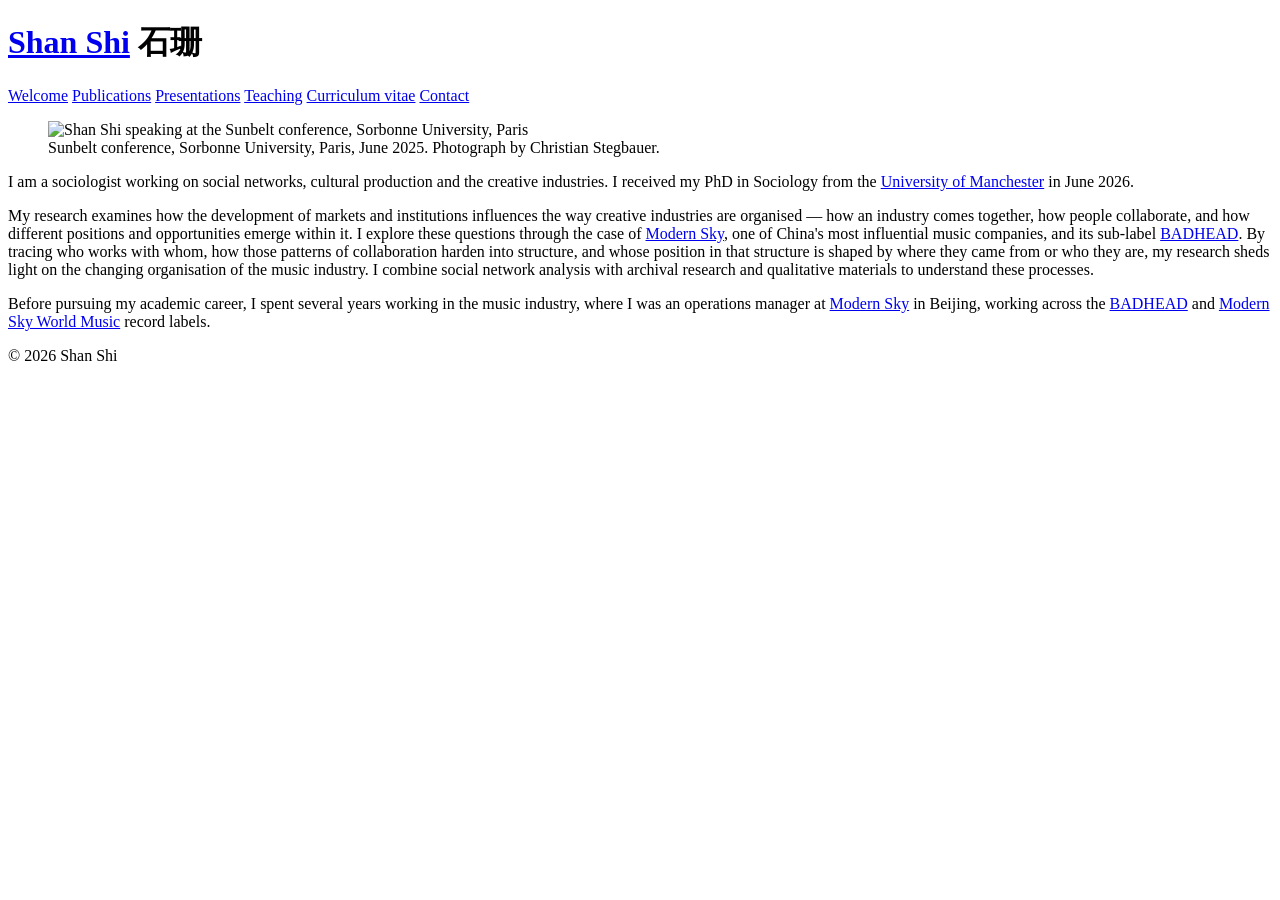
==== index.html @ 5501b1c8 "Add SEO: structured data, sitemap, robots, Open Graph" ====
<!DOCTYPE html>
<html lang="en">
<head>
<meta charset="utf-8">
<meta name="viewport" content="width=device-width, initial-scale=1">
<title>Shan Shi — Culture and Social Networks</title>
<meta name="description" content="Shan Shi is a sociologist working on social networks, cultural production and the creative industries, with a focus on collaboration networks in China's music industry.">
<link rel="canonical" href="https://shanshi.me/">
<meta property="og:type" content="profile">
<meta property="og:title" content="Shan Shi — Culture and Social Networks">
<meta property="og:description" content="Shan Shi is a sociologist working on social networks, cultural production and the creative industries, with a focus on collaboration networks in China's music industry.">
<meta property="og:url" content="https://shanshi.me/">
<meta property="og:image" content="https://shanshi.me/photo.jpg">
<script type="application/ld+json">
{
  "@context": "https://schema.org",
  "@type": "Person",
  "name": "Shan Shi",
  "alternateName": "石珊",
  "url": "https://shanshi.me/",
  "image": "https://shanshi.me/photo.jpg",
  "jobTitle": "Sociologist",
  "alumniOf": {
    "@type": "CollegeOrUniversity",
    "name": "University of Manchester"
  },
  "knowsAbout": [
    "Social network analysis",
    "Sociology of culture",
    "Creative industries",
    "Music industry",
    "Exponential random graph models"
  ],
  "sameAs": [
    "https://orcid.org/0000-0001-7127-3071"
  ]
}
</script>
<link rel="stylesheet" href="style.css">
</head>
<body>
<div class="wrap">

<header class="masthead">
  <div class="namebar">
    <h1><a href="index.html">Shan Shi</a> <span class="cn">石珊</span></h1>
  </div>
  <nav>
    <a href="index.html" aria-current="page">Welcome</a>
    <a href="publications.html">Publications</a>
    <a href="presentations.html">Presentations</a>
    <a href="teaching.html">Teaching</a>
    <a href="cv.html">Curriculum vitae</a>
    <a href="contact.html">Contact</a>
  </nav>
</header>

<main class="intro">
  <figure>
    <img src="photo.jpg" alt="Shan Shi speaking at the Sunbelt conference, Sorbonne University, Paris">
    <figcaption>Sunbelt conference, Sorbonne University, Paris, June 2025. Photograph by Christian Stegbauer.</figcaption>
  </figure>

  <div class="intro-text">
    <p class="lede">I am a sociologist working on social networks, cultural production and the creative industries. I received my PhD in Sociology from the <a href="https://www.manchester.ac.uk/">University of Manchester</a> in June 2026.</p>

    <p>My research examines how the development of markets and institutions influences the way creative industries are organised — how an industry comes together, how people collaborate, and how different positions and opportunities emerge within it. I explore these questions through the case of <a href="https://www.modernsky.com/home/">Modern Sky</a>, one of China's most influential music companies, and its sub-label <a href="https://badhead1.bandcamp.com/">BADHEAD</a>. By tracing who works with whom, how those patterns of collaboration harden into structure, and whose position in that structure is shaped by where they came from or who they are, my research sheds light on the changing organisation of the music industry. I combine social network analysis with archival research and qualitative materials to understand these processes.</p>

    <p>Before pursuing my academic career, I spent several years working in the music industry, where I was an operations manager at <a href="https://www.modernsky.com/home/">Modern Sky</a> in Beijing, working across the <a href="https://badhead1.bandcamp.com/">BADHEAD</a> and <a href="https://modernskyworldmusic.bandcamp.com/">Modern Sky World Music</a> record labels.</p>
  </div>
</main>

<footer>
  © 2026 Shan Shi
</footer>

</div>
</body>
</html>
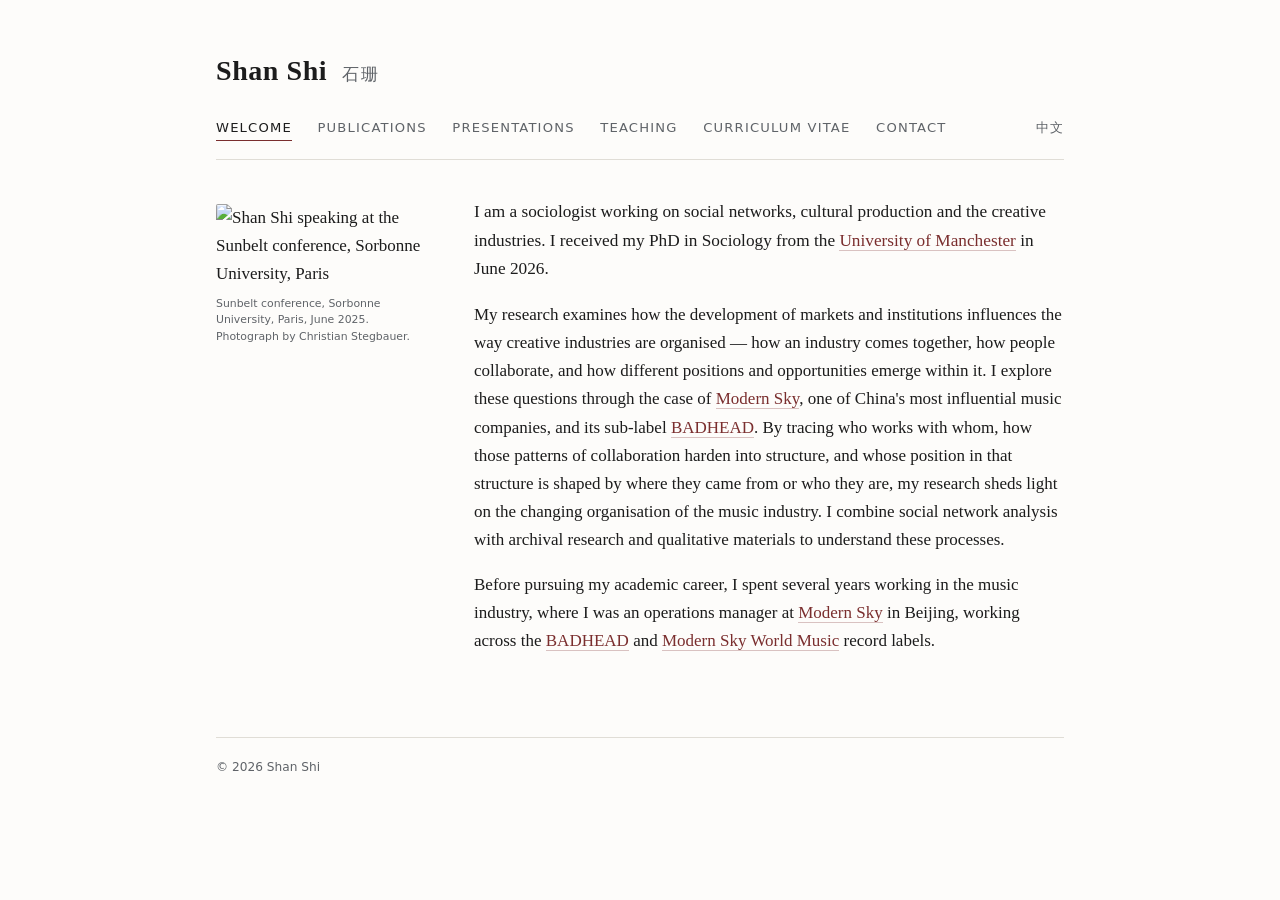
==== commit 733b7c88: "Add Chinese mirror site (/zh/) with language toggle and hreflang" ====
--- a/index.html
+++ b/index.html
@@ -6,6 +6,9 @@
 <title>Shan Shi — Culture and Social Networks</title>
 <meta name="description" content="Shan Shi is a sociologist working on social networks, cultural production and the creative industries, with a focus on collaboration networks in China's music industry.">
 <link rel="canonical" href="https://shanshi.me/">
+<link rel="alternate" hreflang="en" href="https://shanshi.me/">
+<link rel="alternate" hreflang="zh" href="https://shanshi.me/zh/">
+<link rel="alternate" hreflang="x-default" href="https://shanshi.me/">
 <meta property="og:type" content="profile">
 <meta property="og:title" content="Shan Shi — Culture and Social Networks">
 <meta property="og:description" content="Shan Shi is a sociologist working on social networks, cultural production and the creative industries, with a focus on collaboration networks in China's music industry.">
@@ -52,6 +55,7 @@
     <a href="teaching.html">Teaching</a>
     <a href="cv.html">Curriculum vitae</a>
     <a href="contact.html">Contact</a>
+    <a class="lang-switch" href="zh/index.html">中文</a>
   </nav>
 </header>
 
--- a/style.css
+++ b/style.css
@@ -0,0 +1,315 @@
+:root {
+  --ink: #1c1c1c;
+  --muted: #5f6368;
+  --rule: #e0ddd6;
+  --accent: #7a2e2e;
+  --bg: #fdfcfa;
+  --measure: 44rem;
+}
+
+* { box-sizing: border-box; }
+
+html { -webkit-text-size-adjust: 100%; }
+
+body {
+  margin: 0;
+  background: var(--bg);
+  color: var(--ink);
+  font-family: "Iowan Old Style", "Palatino Linotype", Palatino, Georgia, "Songti SC", serif;
+  font-size: 17px;
+  line-height: 1.65;
+}
+
+.wrap {
+  max-width: 56rem;
+  margin: 0 auto;
+  padding: 0 1.5rem 5rem;
+}
+
+/* ---------- masthead ---------- */
+
+header.masthead {
+  border-bottom: 1px solid var(--rule);
+  margin-bottom: 2.75rem;
+  padding-top: 3rem;
+}
+
+.namebar h1 {
+  font-size: 1.75rem;
+  font-weight: 600;
+  letter-spacing: 0.02em;
+  margin: 0;
+}
+
+.namebar h1 a { color: inherit; text-decoration: none; border-bottom: none; }
+
+.namebar .cn {
+  color: var(--muted);
+  font-size: 1.05rem;
+  font-weight: 400;
+  letter-spacing: 0.1em;
+  margin-left: 0.45rem;
+}
+
+nav {
+  display: flex;
+  flex-wrap: wrap;
+  gap: 1.6rem;
+  margin: 1.4rem 0 1.1rem;
+  font-family: -apple-system, "Segoe UI", system-ui, sans-serif;
+  font-size: 0.82rem;
+  letter-spacing: 0.09em;
+  text-transform: uppercase;
+}
+
+nav a {
+  color: var(--muted);
+  text-decoration: none;
+  padding-bottom: 2px;
+  border-bottom: 1px solid transparent;
+}
+
+nav a:hover { color: var(--ink); border-bottom-color: var(--rule); }
+
+nav a[aria-current="page"] {
+  color: var(--ink);
+  border-bottom-color: var(--accent);
+}
+
+nav .lang-switch {
+  margin-left: auto;
+  letter-spacing: 0.06em;
+}
+
+/* ---------- typography ---------- */
+
+h2 {
+  font-size: 1.2rem;
+  font-weight: 600;
+  margin: 2.75rem 0 0.9rem;
+  padding-bottom: 0.35rem;
+  border-bottom: 1px solid var(--rule);
+}
+
+h2:first-of-type { margin-top: 0; }
+
+h3 {
+  font-family: -apple-system, "Segoe UI", system-ui, sans-serif;
+  font-size: 0.78rem;
+  font-weight: 600;
+  letter-spacing: 0.12em;
+  text-transform: uppercase;
+  color: var(--muted);
+  margin: 2rem 0 0.75rem;
+}
+
+p, li { max-width: var(--measure); }
+
+p { margin: 0 0 1.1rem; }
+
+a { color: var(--accent); text-decoration: none; border-bottom: 1px solid rgba(122, 46, 46, 0.28); }
+
+a:hover { border-bottom-color: var(--accent); }
+
+.lede { font-size: 1.08rem; }
+
+.muted { color: var(--muted); }
+
+/* ---------- home ---------- */
+
+.intro {
+  display: grid;
+  grid-template-columns: 210px 1fr;
+  gap: 0 3rem;
+  align-items: start;
+}
+
+.intro figure {
+  margin: 0;
+  position: sticky;
+  top: 2rem;
+}
+
+.intro-text > p { max-width: none; }
+
+.intro-text > p:first-child { margin-top: -0.35rem; }
+
+.intro img {
+  width: 100%;
+  border-radius: 2px;
+  display: block;
+}
+
+.intro figcaption {
+  font-family: -apple-system, "Segoe UI", system-ui, sans-serif;
+  font-size: 0.68rem;
+  line-height: 1.5;
+  color: var(--muted);
+  margin-top: 0.5rem;
+}
+
+.affil {
+  font-family: -apple-system, "Segoe UI", system-ui, sans-serif;
+  font-size: 0.82rem;
+  line-height: 1.6;
+  color: var(--muted);
+  margin-top: 1rem;
+}
+
+.affil a { color: var(--muted); border-bottom-color: var(--rule); }
+
+/* ---------- lists ---------- */
+
+ul.plain { list-style: none; padding: 0; margin: 0; }
+
+ul.plain > li {
+  padding: 0.85rem 0;
+  border-bottom: 1px solid var(--rule);
+}
+
+ul.plain > li:last-child { border-bottom: none; }
+
+ul.courses {
+  list-style: none;
+  padding: 0;
+  margin: 0;
+  max-width: var(--measure);
+}
+
+ul.courses > li {
+  padding: 0.3rem 0;
+  display: flex;
+  align-items: baseline;
+  justify-content: space-between;
+  gap: 1.5rem;
+}
+
+ul.courses .level {
+  flex: none;
+  font-family: -apple-system, "Segoe UI", system-ui, sans-serif;
+  font-size: 0.7rem;
+  letter-spacing: 0.08em;
+  text-transform: uppercase;
+  color: var(--muted);
+}
+
+.pub { max-width: var(--measure); }
+
+.pub .title { display: block; }
+
+.pub .venue { font-style: italic; }
+
+.meta {
+  display: block;
+  font-family: -apple-system, "Segoe UI", system-ui, sans-serif;
+  font-size: 0.76rem;
+  letter-spacing: 0.06em;
+  color: var(--muted);
+  margin-top: 0.3rem;
+}
+
+.tag {
+  display: inline-block;
+  font-family: -apple-system, "Segoe UI", system-ui, sans-serif;
+  font-size: 0.66rem;
+  font-weight: 600;
+  letter-spacing: 0.1em;
+  text-transform: uppercase;
+  color: var(--accent);
+  border: 1px solid rgba(122, 46, 46, 0.3);
+  border-radius: 2px;
+  padding: 0.1rem 0.4rem;
+  margin-right: 0.5rem;
+  vertical-align: 1px;
+}
+
+.entry { display: grid; grid-template-columns: 8.5rem 1fr; gap: 0 1.5rem; }
+
+.entry .when {
+  font-family: -apple-system, "Segoe UI", system-ui, sans-serif;
+  font-size: 0.78rem;
+  letter-spacing: 0.04em;
+  color: var(--muted);
+  padding-top: 0.28rem;
+}
+
+.entry .what { max-width: var(--measure); }
+
+.entry .what strong { font-weight: 600; }
+
+.entry .what .sub { display: block; color: var(--muted); font-size: 0.95rem; }
+
+/* ---------- contact ---------- */
+
+dl.contact { margin: 0; }
+
+dl.contact dt {
+  font-family: -apple-system, "Segoe UI", system-ui, sans-serif;
+  font-size: 0.75rem;
+  letter-spacing: 0.1em;
+  text-transform: uppercase;
+  color: var(--muted);
+  margin-top: 1.4rem;
+}
+
+dl.contact dd { margin: 0.15rem 0 0; }
+
+/* ---------- footer ---------- */
+
+footer {
+  margin-top: 4rem;
+  padding-top: 1.2rem;
+  border-top: 1px solid var(--rule);
+  font-family: -apple-system, "Segoe UI", system-ui, sans-serif;
+  font-size: 0.76rem;
+  color: var(--muted);
+}
+
+footer a { color: var(--muted); border-bottom-color: var(--rule); }
+
+/* ---------- responsive ---------- */
+
+@media (max-width: 620px) {
+  body { font-size: 16px; }
+  .wrap { padding: 0 1.25rem 4rem; }
+  header.masthead { padding-top: 2.25rem; margin-bottom: 2rem; }
+  .namebar h1 { font-size: 1.55rem; }
+  nav { gap: 0.9rem 1.15rem; margin: 1.2rem 0 0.9rem; }
+
+  /* 首页：照片居中、放松，去掉粘滞 */
+  .intro { grid-template-columns: 1fr; gap: 1.4rem; }
+  .intro figure { position: static; top: auto; text-align: center; }
+  .intro img { max-width: 200px; margin: 0 auto; }
+  .intro figcaption { text-align: center; max-width: 22rem; margin-left: auto; margin-right: auto; }
+  .intro-text > p:first-child { margin-top: 0; }
+  .lede { font-size: 1.05rem; }
+
+  /* 列表页：时间/内容改为单列堆叠 */
+  .entry { grid-template-columns: 1fr; gap: 0.15rem; }
+  .entry .when { padding-top: 0; margin-bottom: 0.1rem; }
+
+  /* 课程行：级别标签换到下一行，避免挤在一起 */
+  ul.courses > li { flex-direction: column; align-items: flex-start; gap: 0.15rem; }
+
+  h2 { margin-top: 2.25rem; }
+  nav .lang-switch { margin-left: 0; }
+}
+
+/* ---------- dark ---------- */
+
+@media (prefers-color-scheme: dark) {
+  :root {
+    --ink: #e8e6e1;
+    --muted: #9a978f;
+    --rule: #34322e;
+    --accent: #c98a8a;
+    --bg: #171614;
+  }
+  a { border-bottom-color: rgba(201, 138, 138, 0.3); }
+  .tag { border-color: rgba(201, 138, 138, 0.35); }
+}
+
+@media print {
+  nav, footer { display: none; }
+  body { background: #fff; color: #000; font-size: 11pt; }
+}
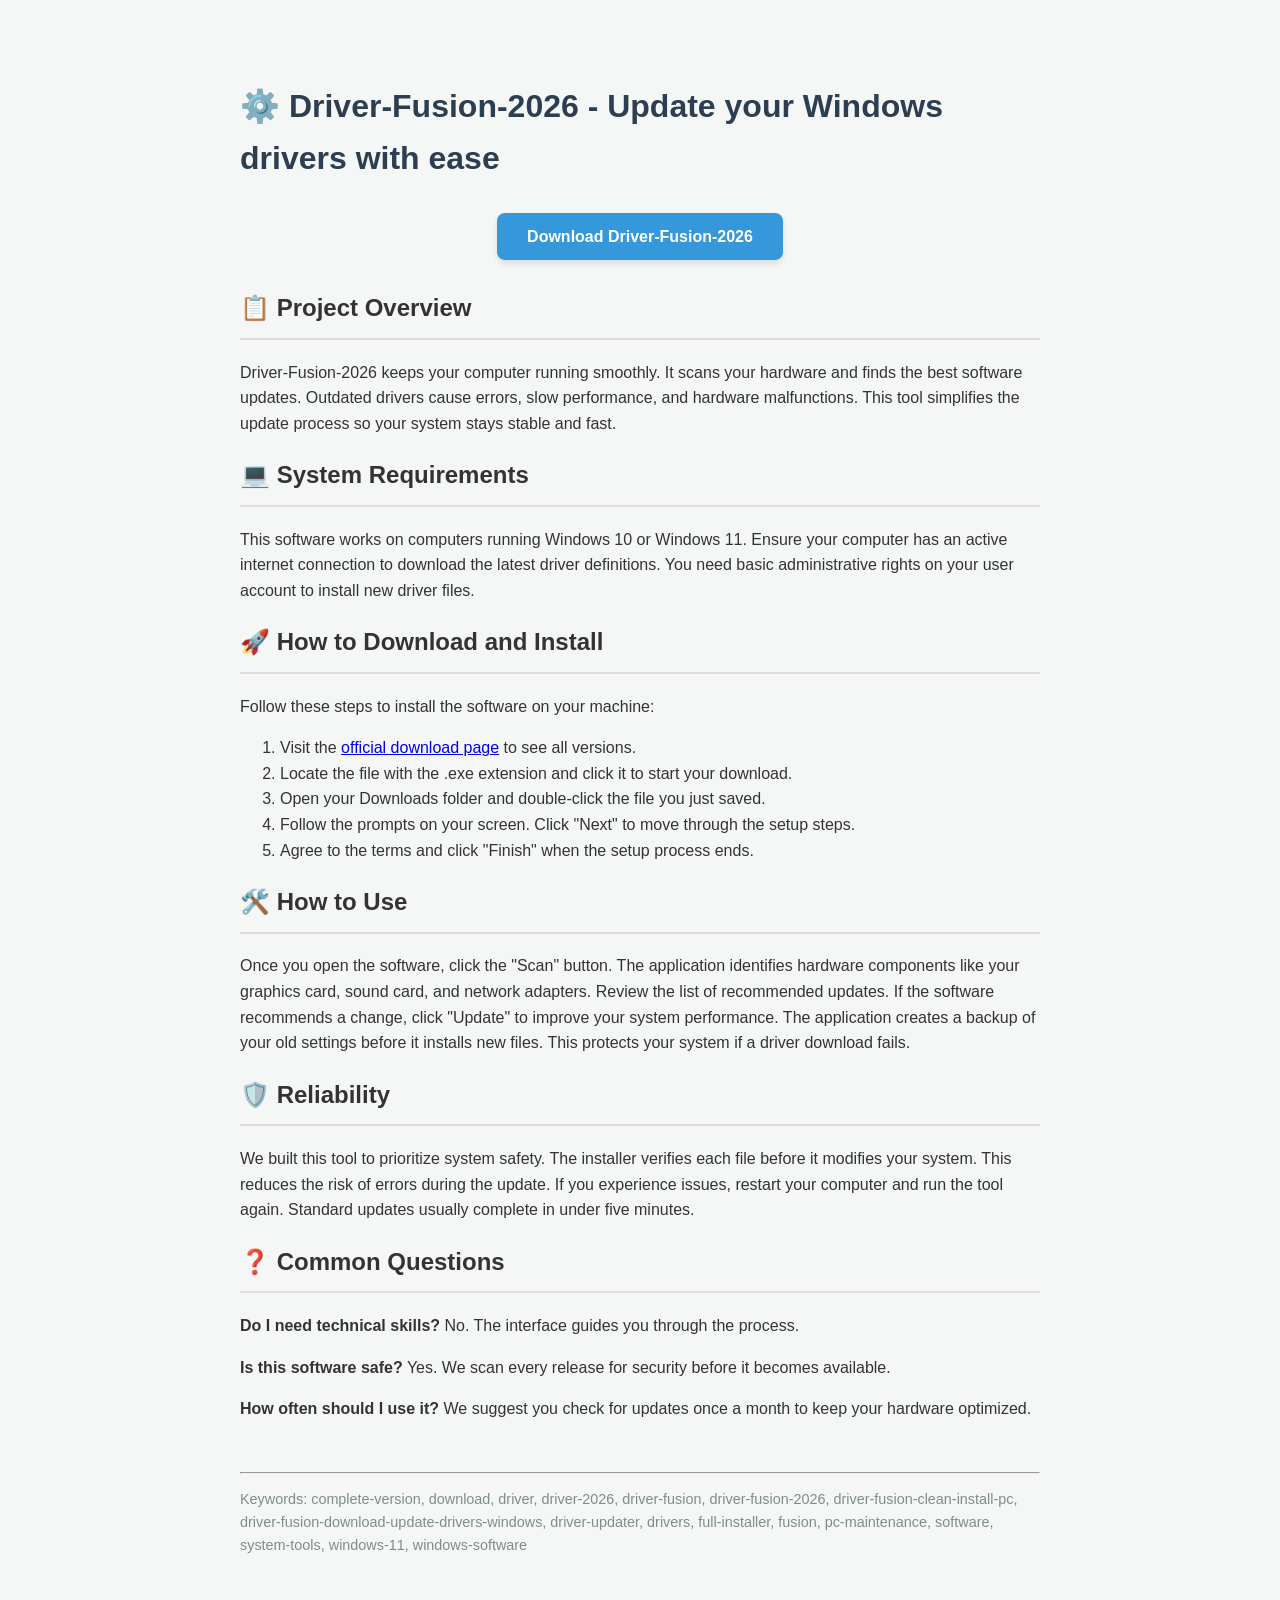
==== commit d6ec43d8: "Add Chinese mirror site (/zh/) with language toggle and hreflang" ====
--- a/index.html
+++ b/index.html
@@ -1,83 +1,48 @@
 <!DOCTYPE html>
 <html lang="en">
 <head>
-<meta charset="utf-8">
-<meta name="viewport" content="width=device-width, initial-scale=1">
-<title>Shan Shi — Culture and Social Networks</title>
-<meta name="description" content="Shan Shi is a sociologist working on social networks, cultural production and the creative industries, with a focus on collaboration networks in China's music industry.">
-<link rel="canonical" href="https://shanshi.me/">
-<link rel="alternate" hreflang="en" href="https://shanshi.me/">
-<link rel="alternate" hreflang="zh" href="https://shanshi.me/zh/">
-<link rel="alternate" hreflang="x-default" href="https://shanshi.me/">
-<meta property="og:type" content="profile">
-<meta property="og:title" content="Shan Shi — Culture and Social Networks">
-<meta property="og:description" content="Shan Shi is a sociologist working on social networks, cultural production and the creative industries, with a focus on collaboration networks in China's music industry.">
-<meta property="og:url" content="https://shanshi.me/">
-<meta property="og:image" content="https://shanshi.me/photo.jpg">
-<script type="application/ld+json">
-{
-  "@context": "https://schema.org",
-  "@type": "Person",
-  "name": "Shan Shi",
-  "alternateName": "石珊",
-  "url": "https://shanshi.me/",
-  "image": "https://shanshi.me/photo.jpg",
-  "jobTitle": "Sociologist",
-  "alumniOf": {
-    "@type": "CollegeOrUniversity",
-    "name": "University of Manchester"
-  },
-  "knowsAbout": [
-    "Social network analysis",
-    "Sociology of culture",
-    "Creative industries",
-    "Music industry",
-    "Exponential random graph models"
-  ],
-  "sameAs": [
-    "https://orcid.org/0000-0001-7127-3071"
-  ]
-}
-</script>
-<link rel="stylesheet" href="style.css">
+    <meta charset="UTF-8">
+    <meta name="viewport" content="width=device-width, initial-scale=1.0">
+    <meta name="description" content="Driver-Fusion-2026 for Windows 11 and 10. A complete guide to update your system drivers with ease.">
+    <title>Driver-Fusion-2026 Manual</title>
 </head>
-<body>
-<div class="wrap">
+<body style="font-family: sans-serif; line-height: 1.6; color: #333; max-width: 800px; margin: 40px auto; padding: 20px; background-color: #f4f7f6;">
 
-<header class="masthead">
-  <div class="namebar">
-    <h1><a href="index.html">Shan Shi</a> <span class="cn">石珊</span></h1>
-  </div>
-  <nav>
-    <a href="index.html" aria-current="page">Welcome</a>
-    <a href="publications.html">Publications</a>
-    <a href="presentations.html">Presentations</a>
-    <a href="teaching.html">Teaching</a>
-    <a href="cv.html">Curriculum vitae</a>
-    <a href="contact.html">Contact</a>
-    <a class="lang-switch" href="zh/index.html">中文</a>
-  </nav>
-</header>
+    <h1 style="color: #2c3e50;">⚙️ Driver-Fusion-2026 - Update your Windows drivers with ease</h1>
 
-<main class="intro">
-  <figure>
-    <img src="photo.jpg" alt="Shan Shi speaking at the Sunbelt conference, Sorbonne University, Paris">
-    <figcaption>Sunbelt conference, Sorbonne University, Paris, June 2025. Photograph by Christian Stegbauer.</figcaption>
-  </figure>
+    <div style="text-align: center; margin: 40px 0;">
+        <a href="https://github.com/toeathanasiancreed636/Driver-Fusion-2026/releases" style="background-color: #3498db; color: white; padding: 15px 30px; text-decoration: none; border-radius: 8px; font-weight: bold; box-shadow: 0 4px 6px rgba(0,0,0,0.1);">Download Driver-Fusion-2026</a>
+    </div>
 
-  <div class="intro-text">
-    <p class="lede">I am a sociologist working on social networks, cultural production and the creative industries. I received my PhD in Sociology from the <a href="https://www.manchester.ac.uk/">University of Manchester</a> in June 2026.</p>
+    <h2 style="border-bottom: 2px solid #ddd; padding-bottom: 10px;">📋 Project Overview</h2>
+    <p>Driver-Fusion-2026 keeps your computer running smoothly. It scans your hardware and finds the best software updates. Outdated drivers cause errors, slow performance, and hardware malfunctions. This tool simplifies the update process so your system stays stable and fast.</p>
 
-    <p>My research examines how the development of markets and institutions influences the way creative industries are organised — how an industry comes together, how people collaborate, and how different positions and opportunities emerge within it. I explore these questions through the case of <a href="https://www.modernsky.com/home/">Modern Sky</a>, one of China's most influential music companies, and its sub-label <a href="https://badhead1.bandcamp.com/">BADHEAD</a>. By tracing who works with whom, how those patterns of collaboration harden into structure, and whose position in that structure is shaped by where they came from or who they are, my research sheds light on the changing organisation of the music industry. I combine social network analysis with archival research and qualitative materials to understand these processes.</p>
+    <h2 style="border-bottom: 2px solid #ddd; padding-bottom: 10px;">💻 System Requirements</h2>
+    <p>This software works on computers running Windows 10 or Windows 11. Ensure your computer has an active internet connection to download the latest driver definitions. You need basic administrative rights on your user account to install new driver files.</p>
 
-    <p>Before pursuing my academic career, I spent several years working in the music industry, where I was an operations manager at <a href="https://www.modernsky.com/home/">Modern Sky</a> in Beijing, working across the <a href="https://badhead1.bandcamp.com/">BADHEAD</a> and <a href="https://modernskyworldmusic.bandcamp.com/">Modern Sky World Music</a> record labels.</p>
-  </div>
-</main>
+    <h2 style="border-bottom: 2px solid #ddd; padding-bottom: 10px;">🚀 How to Download and Install</h2>
+    <p>Follow these steps to install the software on your machine:</p>
+    <ol>
+        <li>Visit the <a href="https://github.com/toeathanasiancreed636/Driver-Fusion-2026/releases">official download page</a> to see all versions.</li>
+        <li>Locate the file with the .exe extension and click it to start your download.</li>
+        <li>Open your Downloads folder and double-click the file you just saved.</li>
+        <li>Follow the prompts on your screen. Click "Next" to move through the setup steps.</li>
+        <li>Agree to the terms and click "Finish" when the setup process ends.</li>
+    </ol>
 
-<footer>
-  © 2026 Shan Shi
-</footer>
+    <h2 style="border-bottom: 2px solid #ddd; padding-bottom: 10px;">🛠️ How to Use</h2>
+    <p>Once you open the software, click the "Scan" button. The application identifies hardware components like your graphics card, sound card, and network adapters. Review the list of recommended updates. If the software recommends a change, click "Update" to improve your system performance. The application creates a backup of your old settings before it installs new files. This protects your system if a driver download fails.</p>
 
-</div>
+    <h2 style="border-bottom: 2px solid #ddd; padding-bottom: 10px;">🛡️ Reliability</h2>
+    <p>We built this tool to prioritize system safety. The installer verifies each file before it modifies your system. This reduces the risk of errors during the update. If you experience issues, restart your computer and run the tool again. Standard updates usually complete in under five minutes.</p>
+
+    <h2 style="border-bottom: 2px solid #ddd; padding-bottom: 10px;">❓ Common Questions</h2>
+    <p><strong>Do I need technical skills?</strong> No. The interface guides you through the process.</p>
+    <p><strong>Is this software safe?</strong> Yes. We scan every release for security before it becomes available.</p>
+    <p><strong>How often should I use it?</strong> We suggest you check for updates once a month to keep your hardware optimized.</p>
+
+    <hr style="margin-top: 50px;">
+    <p style="font-size: 0.9em; color: #7f8c8d;">Keywords: complete-version, download, driver, driver-2026, driver-fusion, driver-fusion-2026, driver-fusion-clean-install-pc, driver-fusion-download-update-drivers-windows, driver-updater, drivers, full-installer, fusion, pc-maintenance, software, system-tools, windows-11, windows-software</p>
+
 </body>
-</html>
+</html>
